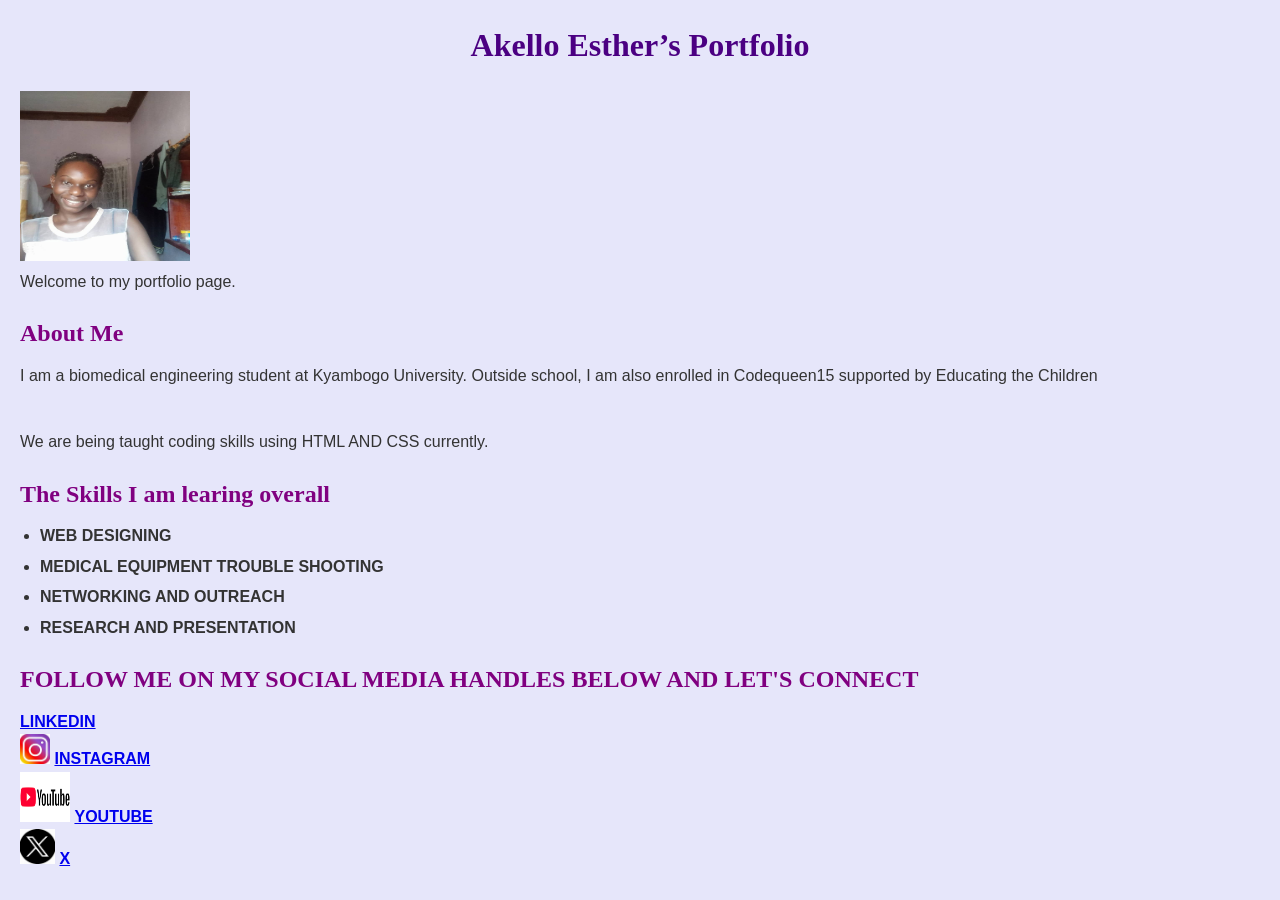
==== portfolio.html @ 2d654f29 "about me" ====
<!DOCTYPE html>
<html lang="en">
<head>
  <meta charset="UTF-8">
  <title>My Portfolio</title>
  <link rel="stylesheet" href="style.css">
</head>
<body>
  <h1>Akello Esther’s Portfolio</h1>
  <img src="images/WhatsApp Image 2026-02-15 at 5.24.35 PM.jpeg"height="170"width="170" alt="">
  <p>Welcome to my portfolio page.</p>
  <h2>About Me</h2>
  <p>I am a biomedical engineering student at Kyambogo University. Outside school, I am also enrolled in Codequeen15 supported by Educating the Children</p><br>
  <p>We are being taught coding skills using HTML AND CSS currently.</p>
  <h2> The Skills I am learing overall</h2>
  <ul>
    <li><b>WEB DESIGNING</b></li>
    <li><b>MEDICAL EQUIPMENT TROUBLE SHOOTING</b></li>
    <li><b>NETWORKING AND OUTREACH</b></li>
   <li><b>RESEARCH AND PRESENTATION</b></li>
  </ul>
 
<h2>FOLLOW ME ON MY SOCIAL MEDIA HANDLES BELOW AND LET'S <b>CONNECT</b></h2>
<a href="https://www.linkedin.com/in/esther-akello-74036a37b/"><b>LINKEDIN</b></a><br>
<img src="images/43.webp"height="30px"width="30px" alt="">
         <a href="https://www.instagram.com/akello640/"><b>INSTAGRAM</b></a><br>
<img src="images/im5.png"height="50px"width="50" alt="">
<a href="https://www.youtube.com/@EstherAkello-d6m"><b>YOUTUBE</b></a><br>
<img src="images/OIP.jpg"height="35px"width="35px" alt="">
<a href="https://x.com/AkelloEsther13"><b>X</b></a>

</body>
</html>
---- style.css ----
/* Reset default browser styles */
* {
  margin: 0;
  padding: 0;
  box-sizing: border-box;
}

/* Page background and general text */
body {
  background-color: #e6e6fa; /* light lavender shade */
  font-family: Arial, sans-serif; /* fallback font */
  color: #333;
  line-height: 1.6;
  padding: 20px;
}

/* Main heading styled with Algerian font */
h1 {
  font-family: Algerian, serif; /* Algerian font with serif fallback */
  color: #4b0082; /* deep purple */
  text-align: center;
  margin-bottom: 20px;
}

/* Section headings also in Algerian */
h2 {
  font-family: Algerian, serif;
  color: #800080; /* purple */
  margin-top: 20px;
  margin-bottom: 10px;
}

/* Paragraphs */
p {
  margin-bottom: 15px;
}

/* Lists */
ul, ol {
  margin-left: 20px;
  margin-bottom: 15px;
}

li {
  margin-bottom: 5px;
}

/* Contact section */
.contact {
  background-color: #f3e5f5; /* very light purple */
  padding: 15px;
  border-radius: 8px;
  margin-top: 20px;
}

/* Footer */
footer {
  text-align: center;
  margin-top: 30px;
  font-size: 0.9em;
  color: #555;
}
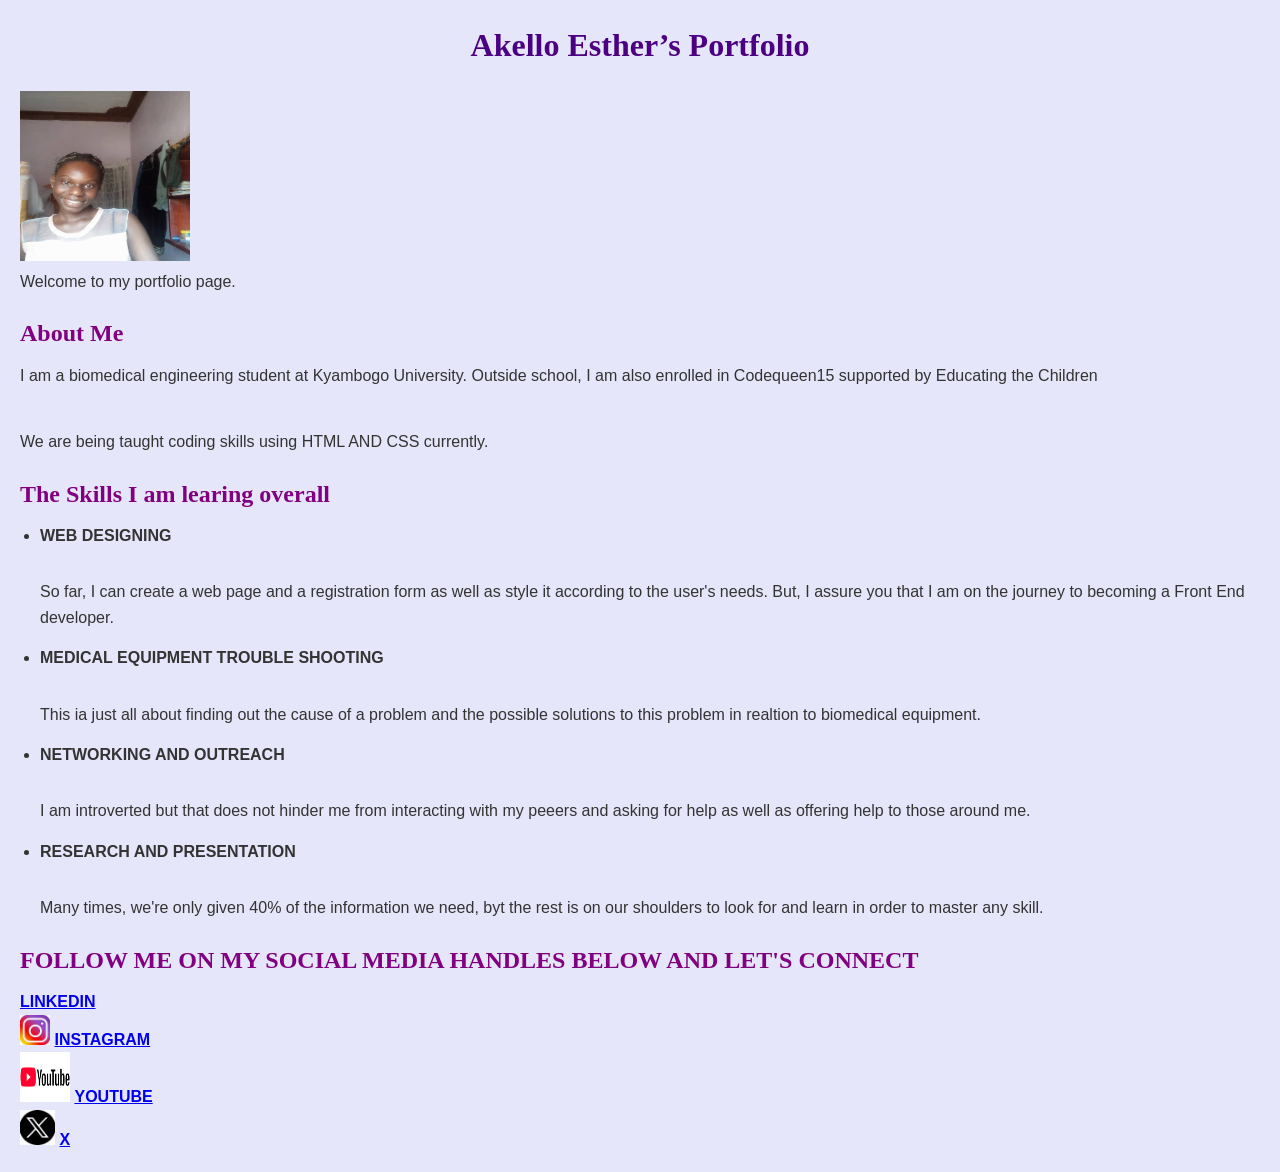
==== commit b41ffc1d: "about me" ====
--- a/portfolio.html
+++ b/portfolio.html
@@ -14,10 +14,14 @@
   <p>We are being taught coding skills using HTML AND CSS currently.</p>
   <h2> The Skills I am learing overall</h2>
   <ul>
-    <li><b>WEB DESIGNING</b></li>
-    <li><b>MEDICAL EQUIPMENT TROUBLE SHOOTING</b></li>
-    <li><b>NETWORKING AND OUTREACH</b></li>
-   <li><b>RESEARCH AND PRESENTATION</b></li>
+    <li><b>WEB DESIGNING</b></li><br>
+    <p>So far, I can create a web page and a registration form as well as style it according to the user's needs. But, I assure you that I am on the journey to becoming a Front End developer.</p>
+    <li><b>MEDICAL EQUIPMENT TROUBLE SHOOTING</b></li><br>
+    <p>This ia just all about finding out the cause of a problem and the possible solutions to this problem in realtion to biomedical equipment.</p>
+    <li><b>NETWORKING AND OUTREACH</b></li><br>
+    <p>I am introverted but that does not hinder me from interacting with my peeers and asking for help as well as offering help to those around me.</p>
+   <li><b>RESEARCH AND PRESENTATION</b></li><br>
+   <p>Many times, we're only given 40% of the information we need, byt the rest is on our shoulders to look for and learn in order to master any skill.</p>
   </ul>
  
 <h2>FOLLOW ME ON MY SOCIAL MEDIA HANDLES BELOW AND LET'S <b>CONNECT</b></h2>
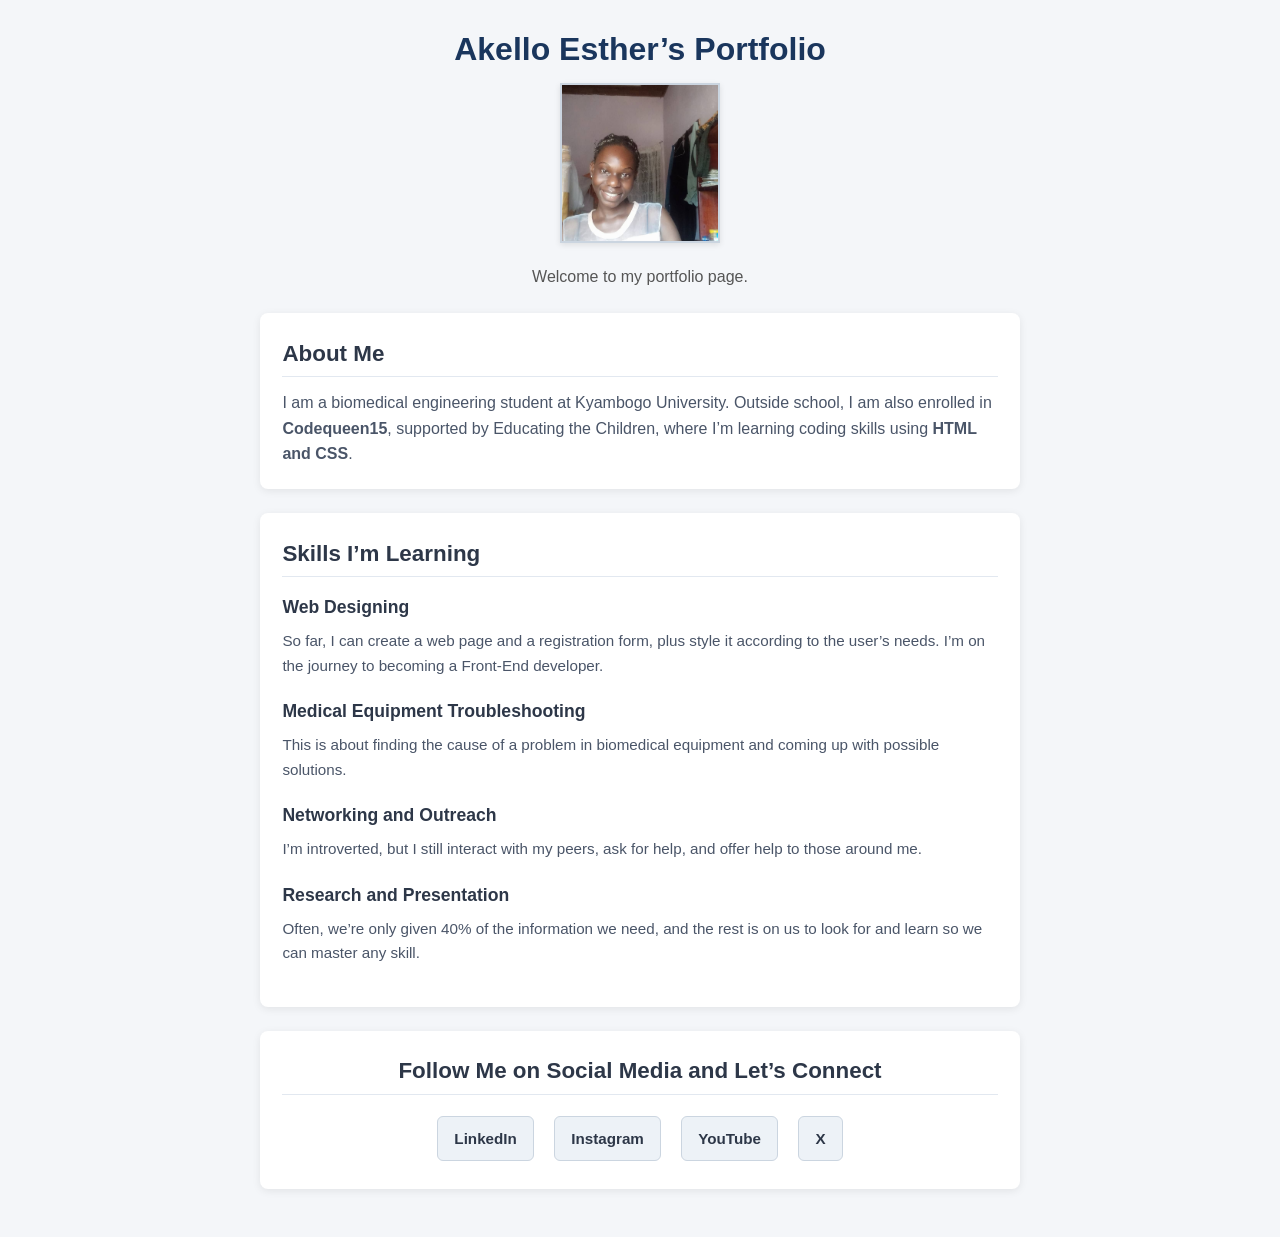
==== commit 2e74e740: "Portfolio" ====
--- a/portfolio.html
+++ b/portfolio.html
@@ -2,36 +2,70 @@
 <html lang="en">
 <head>
   <meta charset="UTF-8">
-  <title>My Portfolio</title>
+  <title>Esther Akello – Portfolio</title>
   <link rel="stylesheet" href="style.css">
 </head>
 <body>
-  <h1>Akello Esther’s Portfolio</h1>
-  <img src="images/WhatsApp Image 2026-02-15 at 5.24.35 PM.jpeg"height="170"width="170" alt="">
-  <p>Welcome to my portfolio page.</p>
-  <h2>About Me</h2>
-  <p>I am a biomedical engineering student at Kyambogo University. Outside school, I am also enrolled in Codequeen15 supported by Educating the Children</p><br>
-  <p>We are being taught coding skills using HTML AND CSS currently.</p>
-  <h2> The Skills I am learing overall</h2>
-  <ul>
-    <li><b>WEB DESIGNING</b></li><br>
-    <p>So far, I can create a web page and a registration form as well as style it according to the user's needs. But, I assure you that I am on the journey to becoming a Front End developer.</p>
-    <li><b>MEDICAL EQUIPMENT TROUBLE SHOOTING</b></li><br>
-    <p>This ia just all about finding out the cause of a problem and the possible solutions to this problem in realtion to biomedical equipment.</p>
-    <li><b>NETWORKING AND OUTREACH</b></li><br>
-    <p>I am introverted but that does not hinder me from interacting with my peeers and asking for help as well as offering help to those around me.</p>
-   <li><b>RESEARCH AND PRESENTATION</b></li><br>
-   <p>Many times, we're only given 40% of the information we need, byt the rest is on our shoulders to look for and learn in order to master any skill.</p>
-  </ul>
- 
-<h2>FOLLOW ME ON MY SOCIAL MEDIA HANDLES BELOW AND LET'S <b>CONNECT</b></h2>
-<a href="https://www.linkedin.com/in/esther-akello-74036a37b/"><b>LINKEDIN</b></a><br>
-<img src="images/43.webp"height="30px"width="30px" alt="">
-         <a href="https://www.instagram.com/akello640/"><b>INSTAGRAM</b></a><br>
-<img src="images/im5.png"height="50px"width="50" alt="">
-<a href="https://www.youtube.com/@EstherAkello-d6m"><b>YOUTUBE</b></a><br>
-<img src="images/OIP.jpg"height="35px"width="35px" alt="">
-<a href="https://x.com/AkelloEsther13"><b>X</b></a>
+  <header class="hero">
+    <h1>Akello Esther’s Portfolio</h1>
+    <img src="images/WhatsApp Image 2026-02-15 at 5.24.35 PM.jpeg" alt="Esther Akello" class="profile-img">
+    <p>Welcome to my portfolio page.</p>
+  </header>
 
+  <section class="about">
+    <h2>About Me</h2>
+    <p>
+      I am a biomedical engineering student at Kyambogo University. 
+      Outside school, I am also enrolled in <strong>Codequeen15</strong>, 
+      supported by Educating the Children, where I’m learning coding skills using 
+      <strong>HTML and CSS</strong>.
+    </p>
+  </section>
+
+  <section class="skills">
+    <h2>Skills I’m Learning</h2>
+    <ul>
+      <li><strong>Web Designing</strong></li>
+      <p>
+        So far, I can create a web page and a registration form, plus style it according to the user’s needs. 
+        I’m on the journey to becoming a Front‑End developer.
+      </p>
+
+      <li><strong>Medical Equipment Troubleshooting</strong></li>
+      <p>
+        This is about finding the cause of a problem in biomedical equipment 
+        and coming up with possible solutions.
+      </p>
+
+      <li><strong>Networking and Outreach</strong></li>
+      <p>
+        I’m introverted, but I still interact with my peers, ask for help, and offer help to those around me.
+      </p>
+
+      <li><strong>Research and Presentation</strong></li>
+      <p>
+        Often, we’re only given 40% of the information we need, and the rest is on us to look for and learn 
+        so we can master any skill.
+      </p>
+    </ul>
+  </section>
+
+  <section class="connect">
+    <h2>Follow Me on Social Media and Let’s Connect</h2>
+    <div class="social-links">
+      <a href="https://www.linkedin.com/in/esther-akello-74036a37b/" class="social-link">
+        <span>LinkedIn</span>
+      </a>
+      <a href="https://www.instagram.com/akello640/" class="social-link">
+        <span>Instagram</span>
+      </a>
+      <a href="https://www.youtube.com/@EstherAkello-d6m" class="social-link">
+        <span>YouTube</span>
+      </a>
+      <a href="https://x.com/AkelloEsther13" class="social-link">
+        <span>X</span>
+      </a>
+    </div>
+  </section>
 </body>
-</html>
+</html>
--- a/style.css
+++ b/style.css
@@ -1,64 +1,113 @@
-/* Reset default browser styles */
+/* Reset and base styles */
 * {
   margin: 0;
   padding: 0;
   box-sizing: border-box;
 }
 
-/* Page background and general text */
 body {
-  background-color: #e6e6fa; /* light lavender shade */
-  font-family: Arial, sans-serif; /* fallback font */
+  font-family: Arial, Helvetica, sans-serif;
+  line-height: 1.6;
   color: #333;
-  line-height: 1.6;
-  padding: 20px;
+  background-color: #f4f6f9;
+  padding: 1.5rem;
 }
 
-/* Main heading styled with Algerian font */
-h1 {
-  font-family: Algerian, serif; /* Algerian font with serif fallback */
-  color: #4b0082; /* deep purple */
+/* Header / hero */
+.hero {
   text-align: center;
-  margin-bottom: 20px;
+  margin-bottom: 1.5rem;
 }
 
-/* Section headings also in Algerian */
-h2 {
-  font-family: Algerian, serif;
-  color: #800080; /* purple */
-  margin-top: 20px;
-  margin-bottom: 10px;
+.hero h1 {
+  font-size: 2rem;
+  color: #1a365d;
+  margin-bottom: 0.5rem;
 }
 
-/* Paragraphs */
-p {
-  margin-bottom: 15px;
+/* Simple rectangular image */
+.profile-img {
+  width: 160px;
+  height: 160px;
+  object-fit: cover;
+  border: 2px solid #cbd5e0;
+  border-radius: 0;    /* No rounded corners */
+  box-shadow: 0 2px 6px rgba(0, 0, 0, 0.1);
 }
 
-/* Lists */
-ul, ol {
-  margin-left: 20px;
-  margin-bottom: 15px;
-}
-
-li {
-  margin-bottom: 5px;
-}
-
-/* Contact section */
-.contact {
-  background-color: #f3e5f5; /* very light purple */
-  padding: 15px;
-  border-radius: 8px;
-  margin-top: 20px;
-}
-
-/* Footer */
-footer {
-  text-align: center;
-  margin-top: 30px;
-  font-size: 0.9em;
+.hero p {
+  margin-top: 0.8rem;
   color: #555;
 }
 
+/* Section cards */
+section {
+  max-width: 760px;
+  margin: 1.5rem auto;
+  padding: 1.4rem;
+  background-color: white;
+  border-radius: 8px;
+  box-shadow: 0 2px 8px rgba(0, 0, 0, 0.08);
+}
 
+/* Titles */
+h2 {
+  font-size: 1.4rem;
+  color: #2d3748;
+  margin-bottom: 0.8rem;
+  border-bottom: 1px solid #e2e8f0;
+  padding-bottom: 0.3rem;
+}
+
+/* About */
+.about p {
+  font-size: 1rem;
+  color: #4a5568;
+}
+
+/* Skills */
+.skills ul {
+  list-style-type: none;
+}
+
+.skills li {
+  font-size: 1.1rem;
+  font-weight: bold;
+  margin-top: 1rem;
+  color: #2d3748;
+}
+
+.skills p {
+  margin: 0.5rem 0 1.2rem 0;
+  color: #4a5568;
+  font-size: 0.95rem;
+}
+
+/* Social links */
+.connect h2 {
+  text-align: center;
+}
+
+.social-links {
+  margin-top: 1rem;
+  text-align: center;
+}
+
+.social-link {
+  display: inline-block;
+  margin: 0.3rem 0.5rem;
+  padding: 0.6rem 1rem;
+  font-size: 0.95rem;
+  font-weight: bold;
+  color: #2d3748;
+  background-color: #edf2f7;
+  border: 1px solid #cbd5e0;
+  border-radius: 6px;
+  text-decoration: none;
+  transition: all 0.2s ease;
+}
+
+.social-link:hover {
+  background-color: #4a5568;
+  color: white;
+}
